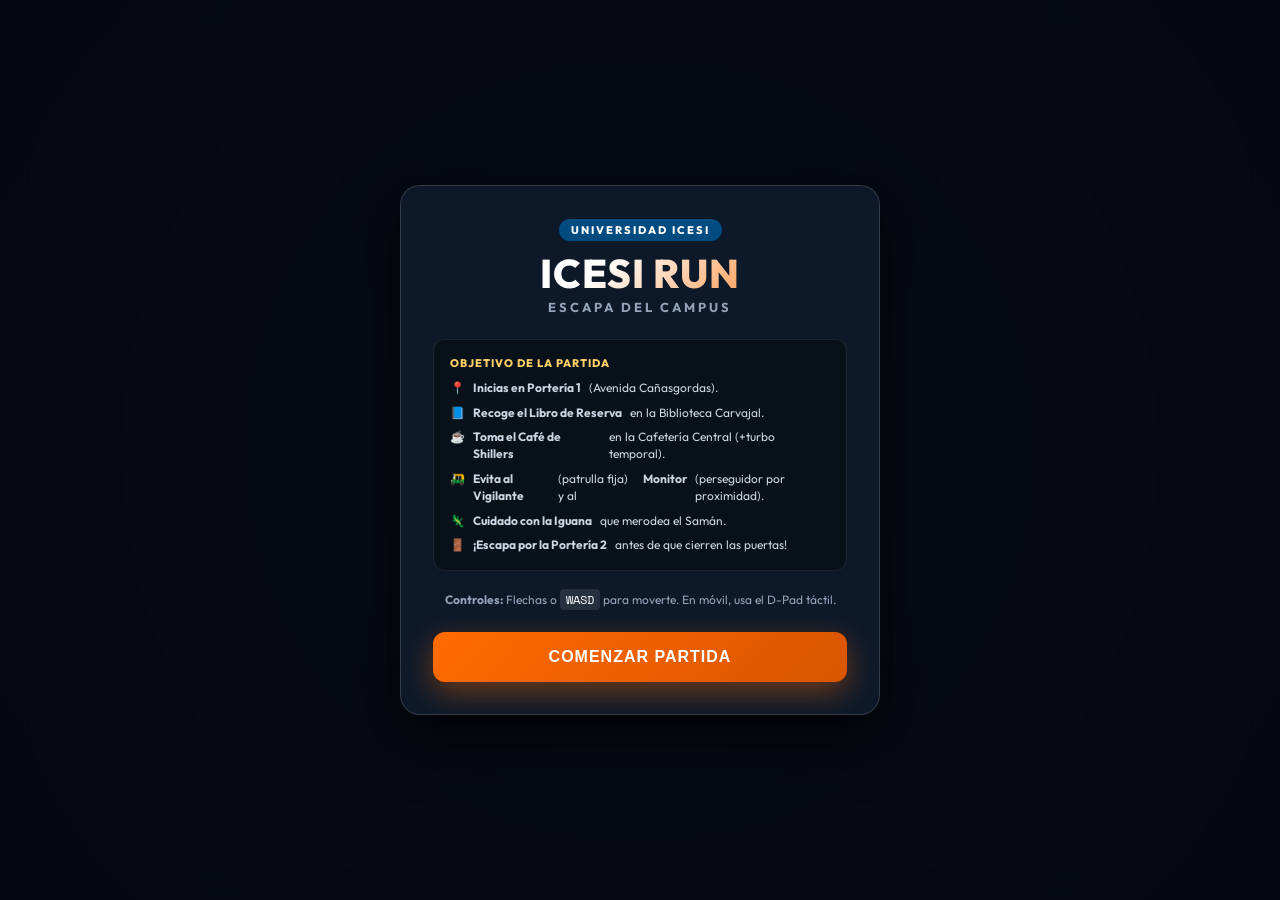
==== index.html @ a850dab0 "feat(ui): estructurar vista base, HUD minimalista y estilos para ICESI RUN" ====
<!DOCTYPE html>
<html lang="es">
<head>
  <meta charset="UTF-8">
  <meta name="viewport" content="width=device-width, initial-scale=1.0, maximum-scale=1.0, user-scalable=no">
  <title>ICESI RUN — Escapa del Campus</title>
  <meta name="description" content="Arcade de persecución top-down 2D ambientado en el campus real de la Universidad Icesi. Explora, recolecta y escapa.">
  <link rel="preconnect" href="https://fonts.googleapis.com">
  <link rel="preconnect" href="https://fonts.gstatic.com" crossorigin>
  <link href="https://fonts.googleapis.com/css2?family=Outfit:wght@400;600;700;800&family=Space+Mono:wght@700&display=swap" rel="stylesheet">
  <link rel="stylesheet" href="styles.css">
</head>
<body>
  <div id="game-container">
    <!-- Game Canvas -->
    <canvas id="game-canvas"></canvas>

    <!-- In-Game Minimalist HUD -->
    <header id="game-hud" class="hud-layer hidden">
      <div class="hud-panel hud-left">
        <div class="hud-metric">
          <span class="hud-label">SCORE</span>
          <span id="score-display" class="hud-value font-mono">00000</span>
        </div>
        <div class="hud-metric lives-metric">
          <span class="hud-label">VIDAS</span>
          <div id="lives-display" class="lives-indicator">
            <span class="life-pip active"></span>
            <span class="life-pip active"></span>
            <span class="life-pip active"></span>
          </div>
        </div>
      </div>

      <!-- Compact Mission Checklist -->
      <div class="hud-panel hud-center">
        <div class="mission-tag">MISIÓN</div>
        <div class="mission-checklist">
          <div id="item-book" class="mission-item pending">
            <span class="status-dot"></span>
            <span class="item-name">📘 Biblioteca (Libro)</span>
          </div>
          <div id="item-coffee" class="mission-item pending">
            <span class="status-dot"></span>
            <span class="item-name">☕ Cafetería (Café)</span>
          </div>
          <div id="item-gate" class="mission-item locked">
            <span class="status-dot"></span>
            <span class="item-name">🔒 Portería 2 (Salida)</span>
          </div>
        </div>
      </div>

      <div class="hud-panel hud-right">
        <div class="hud-metric">
          <span class="hud-label">TIEMPO</span>
          <span id="timer-display" class="hud-value font-mono">02:30</span>
        </div>
      </div>
    </header>

    <!-- Campus Closing Alert Banner -->
    <div id="alert-banner" class="alert-banner hidden">
      <span class="alert-icon">⚠️</span>
      <span id="alert-text">¡CAMPUS EN CIERRE! ¡CORRE A LA PORTERÍA 2!</span>
    </div>

    <!-- Non-Intrusive Lore Toast Notification -->
    <div id="lore-toast" class="lore-toast hidden">
      <div class="lore-icon">📍</div>
      <div class="lore-content">
        <strong id="lore-title">Biblioteca Carvajal</strong>
        <p id="lore-text">Centro neurálgico del campus y zona de estudio silencioso.</p>
      </div>
    </div>

    <!-- Mobile Virtual On-Screen Controls -->
    <div id="mobile-controls" class="mobile-controls hidden">
      <div class="dpad-container">
        <button id="btn-up" class="dpad-btn up" aria-label="Arriba">▲</button>
        <button id="btn-left" class="dpad-btn left" aria-label="Izquierda">◀</button>
        <button id="btn-right" class="dpad-btn right" aria-label="Derecha">▶</button>
        <button id="btn-down" class="dpad-btn down" aria-label="Abajo">▼</button>
      </div>
      <button id="btn-sprint" class="action-btn" aria-label="Sprint">⚡ TURBO</button>
    </div>

    <!-- Overlay Screens -->
    <!-- Start Screen -->
    <div id="start-screen" class="screen-overlay">
      <div class="screen-card">
        <div class="brand-badge">UNIVERSIDAD ICESI</div>
        <h1 class="game-title">ICESI RUN</h1>
        <p class="game-subtitle">ESCAPA DEL CAMPUS</p>
        
        <div class="briefing-box">
          <h3>OBJETIVO DE LA PARTIDA</h3>
          <ul>
            <li><span>📍</span> <strong>Inicias en Portería 1</strong> (Avenida Cañasgordas).</li>
            <li><span>📘</span> <strong>Recoge el Libro de Reserva</strong> en la Biblioteca Carvajal.</li>
            <li><span>☕</span> <strong>Toma el Café de Shillers</strong> en la Cafetería Central (+turbo temporal).</li>
            <li><span>🛺</span> <strong>Evita al Vigilante</strong> (patrulla fija) y al <strong>Monitor</strong> (perseguidor por proximidad).</li>
            <li><span>🦎</span> <strong>Cuidado con la Iguana</strong> que merodea el Samán.</li>
            <li><span>🚪</span> <strong>¡Escapa por la Portería 2</strong> antes de que cierren las puertas!</li>
          </ul>
        </div>

        <div class="controls-hint">
          <p><strong>Controles:</strong> Flechas o <code>WASD</code> para moverte. En móvil, usa el D-Pad táctil.</p>
        </div>

        <button id="btn-start" class="primary-btn">COMENZAR PARTIDA</button>
      </div>
    </div>

    <!-- Victory Screen -->
    <div id="victory-screen" class="screen-overlay hidden">
      <div class="screen-card victory-card">
        <div class="victory-badge">¡LOGRASTE ESCAPAR!</div>
        <h2 class="screen-heading">¡GRADUADO DE PANCE!</h2>
        <p class="screen-desc">Llegaste a tiempo a la Portería 2 y saliste del campus sano y salvo.</p>

        <div class="stats-grid">
          <div class="stat-item">
            <span class="stat-label">Puntaje Final</span>
            <span id="final-score" class="stat-value font-mono">0</span>
          </div>
          <div class="stat-item">
            <span class="stat-label">Tiempo Sobrante</span>
            <span id="final-time" class="stat-value font-mono">00:00</span>
          </div>
          <div class="stat-item">
            <span class="stat-label">Créditos Recogidos</span>
            <span id="final-credits" class="stat-value font-mono">0/0</span>
          </div>
        </div>

        <button id="btn-play-again" class="primary-btn">JUGAR DE NUEVO</button>
      </div>
    </div>

    <!-- Game Over Screen -->
    <div id="game-over-screen" class="screen-overlay hidden">
      <div class="screen-card gameover-card">
        <div class="danger-badge">QUEDASTE ATRAPADO</div>
        <h2 class="screen-heading">FIN DEL SEMESTRE</h2>
        <p id="game-over-reason" class="screen-desc">El vigilante te interceptó antes de que pudieras salir del campus.</p>

        <div class="stats-grid">
          <div class="stat-item">
            <span class="stat-label">Puntaje</span>
            <span id="go-score" class="stat-value font-mono">0</span>
          </div>
          <div class="stat-item">
            <span class="stat-label">Créditos</span>
            <span id="go-credits" class="stat-value font-mono">0</span>
          </div>
        </div>

        <button id="btn-retry" class="primary-btn retry-btn">REINTENTAR</button>
      </div>
    </div>
  </div>

  <script type="module" src="src/main.js"></script>
</body>
</html>
---- styles.css ----
:root {
  --icesi-blue: #002b49;
  --icesi-blue-dark: #001524;
  --icesi-blue-light: #004b80;
  --icesi-orange: #ff6b00;
  --icesi-orange-glow: rgba(255, 107, 0, 0.4);
  --icesi-brick: #b85d38;
  --icesi-brick-dark: #7a2b16;
  --icesi-green: #2e7d32;
  --icesi-green-bright: #4caf50;
  --accent-gold: #ffd166;
  --accent-gold-glow: rgba(255, 209, 102, 0.5);
  --danger-red: #e63946;
  
  --bg-dark: #070d14;
  --panel-bg: rgba(10, 22, 38, 0.85);
  --panel-border: rgba(255, 255, 255, 0.12);
  --text-primary: #f0f4f8;
  --text-muted: #94a3b8;
  
  --font-main: 'Outfit', -apple-system, BlinkMacSystemFont, sans-serif;
  --font-mono: 'Space Mono', monospace;
}

* {
  margin: 0;
  padding: 0;
  box-sizing: border-box;
  -webkit-touch-callout: none;
  -webkit-user-select: none;
  user-select: none;
}

html, body {
  width: 100%;
  height: 100%;
  overflow: hidden;
  background-color: var(--bg-dark);
  font-family: var(--font-main);
  color: var(--text-primary);
}

#game-container {
  position: relative;
  width: 100vw;
  height: 100vh;
  display: flex;
  align-items: center;
  justify-content: center;
  background: radial-gradient(circle at center, #0f1e31 0%, #05090f 100%);
}

/* Canvas Styling */
#game-canvas {
  display: block;
  box-shadow: 0 10px 40px rgba(0, 0, 0, 0.8), 0 0 2px rgba(255, 255, 255, 0.2);
  border-radius: 8px;
  background-color: #101924;
}

/* Minimalist HUD Layer */
.hud-layer {
  position: absolute;
  top: 16px;
  left: 16px;
  right: 16px;
  display: flex;
  justify-content: space-between;
  align-items: flex-start;
  pointer-events: none;
  z-index: 10;
  gap: 12px;
}

.hud-panel {
  background: var(--panel-bg);
  border: 1px solid var(--panel-border);
  backdrop-filter: blur(12px);
  -webkit-backdrop-filter: blur(12px);
  border-radius: 12px;
  padding: 8px 16px;
  display: flex;
  align-items: center;
  gap: 16px;
  box-shadow: 0 8px 24px rgba(0, 0, 0, 0.4);
  pointer-events: auto;
}

.hud-metric {
  display: flex;
  flex-direction: column;
}

.hud-label {
  font-size: 10px;
  font-weight: 700;
  letter-spacing: 1px;
  color: var(--text-muted);
}

.hud-value {
  font-size: 20px;
  font-weight: 700;
  color: var(--text-primary);
  line-height: 1.2;
}

.font-mono {
  font-family: var(--font-mono);
  letter-spacing: 0.5px;
}

/* Lives Indicator */
.lives-indicator {
  display: flex;
  gap: 6px;
  margin-top: 4px;
}

.life-pip {
  width: 14px;
  height: 14px;
  background: var(--icesi-orange);
  border-radius: 3px;
  box-shadow: 0 0 8px var(--icesi-orange-glow);
  transition: all 0.3s ease;
}

.life-pip.lost {
  background: rgba(255, 255, 255, 0.15);
  box-shadow: none;
}

/* Mission Checklist */
.hud-center {
  padding: 8px 14px;
  gap: 12px;
}

.mission-tag {
  font-size: 10px;
  font-weight: 800;
  background: var(--icesi-blue-light);
  color: #fff;
  padding: 3px 6px;
  border-radius: 4px;
  letter-spacing: 0.8px;
}

.mission-checklist {
  display: flex;
  gap: 14px;
  align-items: center;
}

.mission-item {
  display: flex;
  align-items: center;
  gap: 6px;
  font-size: 12px;
  font-weight: 600;
  color: var(--text-muted);
  transition: all 0.3s ease;
}

.status-dot {
  width: 8px;
  height: 8px;
  border-radius: 50%;
  background: #64748b;
  display: inline-block;
}

.mission-item.pending .status-dot {
  background: var(--accent-gold);
  box-shadow: 0 0 6px var(--accent-gold-glow);
}

.mission-item.done {
  color: var(--icesi-green-bright);
}

.mission-item.done .status-dot {
  background: var(--icesi-green-bright);
  box-shadow: 0 0 8px rgba(76, 175, 80, 0.6);
}

.mission-item.unlocked {
  color: var(--icesi-orange);
  animation: pulse-glow 1.5s infinite;
}

.mission-item.unlocked .status-dot {
  background: var(--icesi-orange);
  box-shadow: 0 0 8px var(--icesi-orange-glow);
}

@keyframes pulse-glow {
  0%, 100% { opacity: 1; }
  50% { opacity: 0.5; }
}

/* Alert Banner */
.alert-banner {
  position: absolute;
  top: 76px;
  left: 50%;
  transform: translateX(-50%);
  background: rgba(230, 57, 70, 0.92);
  border: 1px solid rgba(255, 255, 255, 0.3);
  backdrop-filter: blur(10px);
  color: #fff;
  padding: 10px 24px;
  border-radius: 30px;
  font-size: 14px;
  font-weight: 700;
  letter-spacing: 0.5px;
  display: flex;
  align-items: center;
  gap: 10px;
  box-shadow: 0 8px 30px rgba(230, 57, 70, 0.6);
  z-index: 15;
  animation: bounce-in 0.4s cubic-bezier(0.175, 0.885, 0.32, 1.275);
}

@keyframes bounce-in {
  0% { transform: translate(-50%, -20px) scale(0.9); opacity: 0; }
  100% { transform: translate(-50%, 0) scale(1); opacity: 1; }
}

/* Lore Toast Notification */
.lore-toast {
  position: absolute;
  bottom: 24px;
  right: 24px;
  max-width: 320px;
  background: var(--panel-bg);
  border-left: 4px solid var(--icesi-orange);
  border-top: 1px solid var(--panel-border);
  border-right: 1px solid var(--panel-border);
  border-bottom: 1px solid var(--panel-border);
  border-radius: 10px;
  padding: 12px 16px;
  backdrop-filter: blur(12px);
  display: flex;
  gap: 12px;
  box-shadow: 0 10px 30px rgba(0, 0, 0, 0.5);
  z-index: 12;
  transition: all 0.4s ease;
}

.lore-icon {
  font-size: 20px;
}

.lore-content strong {
  font-size: 13px;
  color: var(--text-primary);
  display: block;
}

.lore-content p {
  font-size: 11px;
  color: var(--text-muted);
  margin-top: 2px;
  line-height: 1.4;
}

/* Mobile Controls */
.mobile-controls {
  position: absolute;
  bottom: 20px;
  left: 20px;
  right: 20px;
  display: flex;
  justify-content: space-between;
  align-items: flex-end;
  pointer-events: none;
  z-index: 20;
}

.dpad-container {
  display: grid;
  grid-template-columns: repeat(3, 54px);
  grid-template-rows: repeat(3, 54px);
  gap: 6px;
  pointer-events: auto;
}

.dpad-btn {
  background: rgba(15, 30, 50, 0.85);
  border: 1px solid rgba(255, 255, 255, 0.15);
  border-radius: 12px;
  color: #fff;
  font-size: 20px;
  display: flex;
  align-items: center;
  justify-content: center;
  touch-action: manipulation;
  backdrop-filter: blur(8px);
}

.dpad-btn:active {
  background: var(--icesi-orange);
  transform: scale(0.95);
}

.dpad-btn.up { grid-column: 2; grid-row: 1; }
.dpad-btn.left { grid-column: 1; grid-row: 2; }
.dpad-btn.right { grid-column: 3; grid-row: 2; }
.dpad-btn.down { grid-column: 2; grid-row: 3; }

.action-btn {
  background: linear-gradient(135deg, var(--icesi-orange), #d95500);
  border: none;
  color: #fff;
  padding: 16px 24px;
  border-radius: 16px;
  font-size: 14px;
  font-weight: 800;
  letter-spacing: 1px;
  box-shadow: 0 8px 24px var(--icesi-orange-glow);
  pointer-events: auto;
  touch-action: manipulation;
}

.action-btn:active {
  transform: scale(0.95);
}

/* Screens and Overlays */
.screen-overlay {
  position: absolute;
  top: 0;
  left: 0;
  width: 100%;
  height: 100%;
  background: rgba(5, 10, 18, 0.85);
  backdrop-filter: blur(16px);
  display: flex;
  align-items: center;
  justify-content: center;
  z-index: 50;
  transition: opacity 0.3s ease;
  padding: 20px;
}

.screen-card {
  max-width: 480px;
  width: 100%;
  background: #0d1929;
  border: 1px solid rgba(255, 255, 255, 0.15);
  border-radius: 20px;
  padding: 32px;
  text-align: center;
  box-shadow: 0 20px 60px rgba(0, 0, 0, 0.8);
}

.brand-badge {
  display: inline-block;
  background: var(--icesi-blue-light);
  color: #fff;
  font-size: 11px;
  font-weight: 800;
  letter-spacing: 2px;
  padding: 4px 12px;
  border-radius: 20px;
  margin-bottom: 12px;
}

.victory-badge {
  display: inline-block;
  background: var(--icesi-green);
  color: #fff;
  font-size: 11px;
  font-weight: 800;
  letter-spacing: 2px;
  padding: 4px 12px;
  border-radius: 20px;
  margin-bottom: 12px;
}

.danger-badge {
  display: inline-block;
  background: var(--danger-red);
  color: #fff;
  font-size: 11px;
  font-weight: 800;
  letter-spacing: 2px;
  padding: 4px 12px;
  border-radius: 20px;
  margin-bottom: 12px;
}

.game-title {
  font-size: 40px;
  font-weight: 800;
  letter-spacing: 1px;
  color: #fff;
  line-height: 1;
  background: linear-gradient(135deg, #ffffff 40%, var(--icesi-orange) 100%);
  -webkit-background-clip: text;
  -webkit-text-fill-color: transparent;
}

.game-subtitle {
  font-size: 13px;
  font-weight: 700;
  letter-spacing: 3px;
  color: var(--text-muted);
  margin-top: 6px;
  margin-bottom: 24px;
}

.screen-heading {
  font-size: 28px;
  font-weight: 800;
  color: #fff;
  margin-bottom: 8px;
}

.screen-desc {
  font-size: 14px;
  color: var(--text-muted);
  margin-bottom: 24px;
  line-height: 1.5;
}

.briefing-box {
  background: rgba(0, 0, 0, 0.35);
  border: 1px solid rgba(255, 255, 255, 0.08);
  border-radius: 12px;
  padding: 16px;
  text-align: left;
  margin-bottom: 20px;
}

.briefing-box h3 {
  font-size: 11px;
  font-weight: 800;
  color: var(--accent-gold);
  letter-spacing: 1px;
  margin-bottom: 10px;
}

.briefing-box ul {
  list-style: none;
  display: flex;
  flex-direction: column;
  gap: 8px;
}

.briefing-box li {
  font-size: 12px;
  color: #cbd5e1;
  display: flex;
  align-items: flex-start;
  gap: 8px;
  line-height: 1.4;
}

.controls-hint {
  font-size: 12px;
  color: var(--text-muted);
  margin-bottom: 24px;
}

.controls-hint code {
  background: rgba(255, 255, 255, 0.1);
  padding: 2px 6px;
  border-radius: 4px;
  color: #fff;
  font-family: var(--font-mono);
}

.primary-btn {
  width: 100%;
  padding: 16px;
  background: linear-gradient(135deg, var(--icesi-orange), #d95500);
  border: none;
  border-radius: 12px;
  color: #fff;
  font-size: 16px;
  font-weight: 800;
  letter-spacing: 1px;
  cursor: pointer;
  box-shadow: 0 10px 30px var(--icesi-orange-glow);
  transition: transform 0.2s, box-shadow 0.2s;
}

.primary-btn:hover {
  transform: translateY(-2px);
  box-shadow: 0 12px 35px rgba(255, 107, 0, 0.6);
}

.primary-btn:active {
  transform: translateY(0);
}

.retry-btn {
  background: linear-gradient(135deg, var(--danger-red), #b71c1c);
  box-shadow: 0 10px 30px rgba(230, 57, 70, 0.4);
}

.retry-btn:hover {
  box-shadow: 0 12px 35px rgba(230, 57, 70, 0.6);
}

/* Stats Grid for screens */
.stats-grid {
  display: grid;
  grid-template-columns: repeat(3, 1fr);
  gap: 12px;
  margin-bottom: 24px;
}

.stat-item {
  background: rgba(0, 0, 0, 0.35);
  border: 1px solid rgba(255, 255, 255, 0.08);
  border-radius: 10px;
  padding: 12px 8px;
}

.stat-label {
  font-size: 10px;
  font-weight: 700;
  color: var(--text-muted);
  display: block;
}

.stat-value {
  font-size: 18px;
  font-weight: 700;
  color: #fff;
  margin-top: 4px;
  display: block;
}

/* Utility */
.hidden {
  display: none !important;
}

@media (max-width: 640px) {
  .hud-layer {
    flex-wrap: wrap;
  }
  .hud-center {
    order: 3;
    width: 100%;
    justify-content: center;
  }
  .screen-card {
    padding: 24px 16px;
  }
  .stats-grid {
    grid-template-columns: 1fr;
    gap: 8px;
  }
}
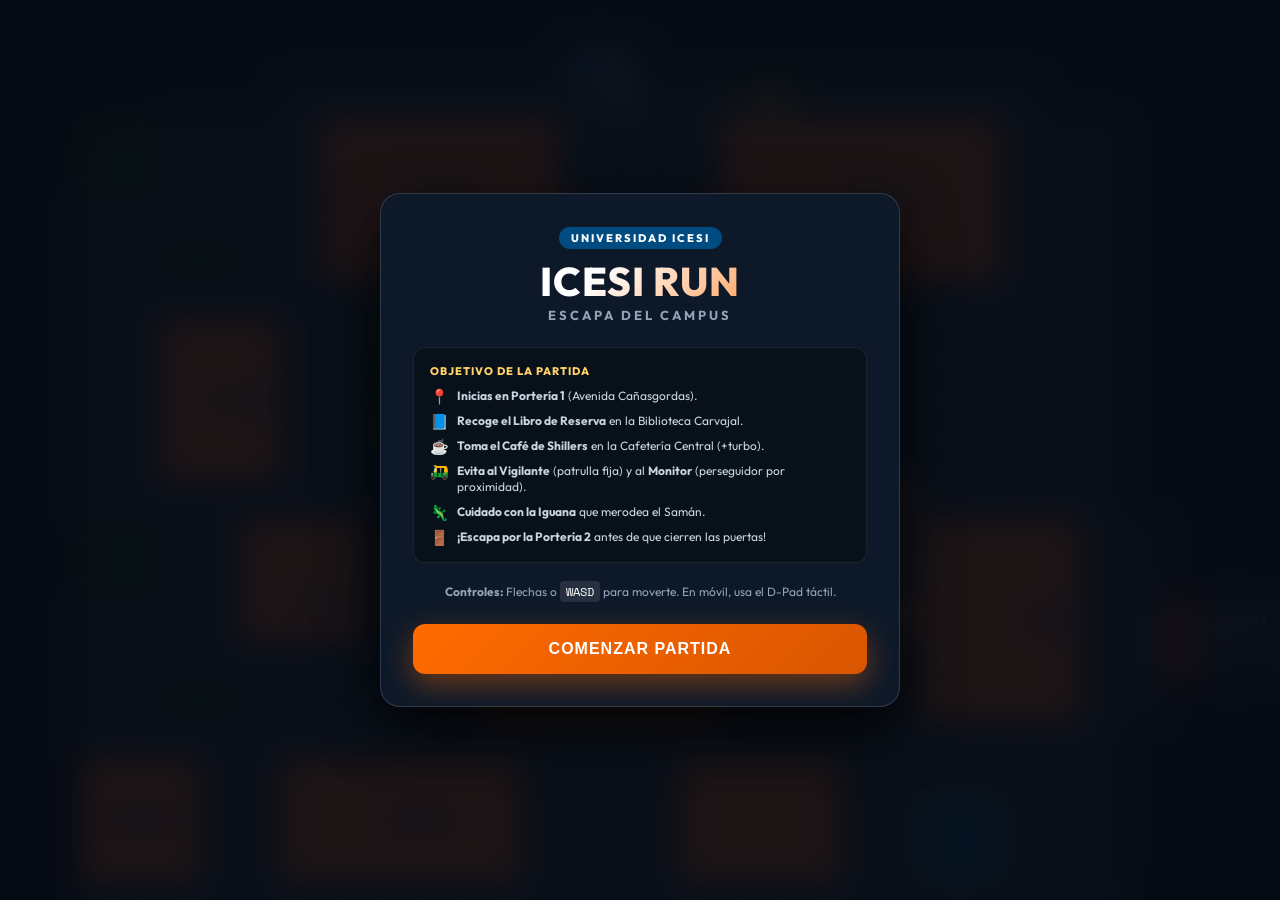
==== commit 062c239f: "style(ui): optimizar legibilidad y envoltura de texto en la pantalla de bienvenida" ====
--- a/index.html
+++ b/index.html
@@ -96,12 +96,12 @@
         <div class="briefing-box">
           <h3>OBJETIVO DE LA PARTIDA</h3>
           <ul>
-            <li><span>📍</span> <strong>Inicias en Portería 1</strong> (Avenida Cañasgordas).</li>
-            <li><span>📘</span> <strong>Recoge el Libro de Reserva</strong> en la Biblioteca Carvajal.</li>
-            <li><span>☕</span> <strong>Toma el Café de Shillers</strong> en la Cafetería Central (+turbo temporal).</li>
-            <li><span>🛺</span> <strong>Evita al Vigilante</strong> (patrulla fija) y al <strong>Monitor</strong> (perseguidor por proximidad).</li>
-            <li><span>🦎</span> <strong>Cuidado con la Iguana</strong> que merodea el Samán.</li>
-            <li><span>🚪</span> <strong>¡Escapa por la Portería 2</strong> antes de que cierren las puertas!</li>
+            <li><span class="briefing-icon">📍</span> <div class="briefing-text"><strong>Inicias en Portería 1</strong> (Avenida Cañasgordas).</div></li>
+            <li><span class="briefing-icon">📘</span> <div class="briefing-text"><strong>Recoge el Libro de Reserva</strong> en la Biblioteca Carvajal.</div></li>
+            <li><span class="briefing-icon">☕</span> <div class="briefing-text"><strong>Toma el Café de Shillers</strong> en la Cafetería Central (+turbo).</div></li>
+            <li><span class="briefing-icon">🛺</span> <div class="briefing-text"><strong>Evita al Vigilante</strong> (patrulla fija) y al <strong>Monitor</strong> (perseguidor por proximidad).</div></li>
+            <li><span class="briefing-icon">🦎</span> <div class="briefing-text"><strong>Cuidado con la Iguana</strong> que merodea el Samán.</div></li>
+            <li><span class="briefing-icon">🚪</span> <div class="briefing-text"><strong>¡Escapa por la Portería 2</strong> antes de que cierren las puertas!</div></li>
           </ul>
         </div>
 
--- a/styles.css
+++ b/styles.css
@@ -346,7 +346,7 @@
 }
 
 .screen-card {
-  max-width: 480px;
+  max-width: 520px;
   width: 100%;
   background: #0d1929;
   border: 1px solid rgba(255, 255, 255, 0.15);
@@ -354,6 +354,18 @@
   padding: 32px;
   text-align: center;
   box-shadow: 0 20px 60px rgba(0, 0, 0, 0.8);
+}
+
+.briefing-icon {
+  font-size: 15px;
+  line-height: 1;
+  flex-shrink: 0;
+  margin-top: 1px;
+}
+
+.briefing-text {
+  flex: 1;
+  text-align: left;
 }
 
 .brand-badge {
